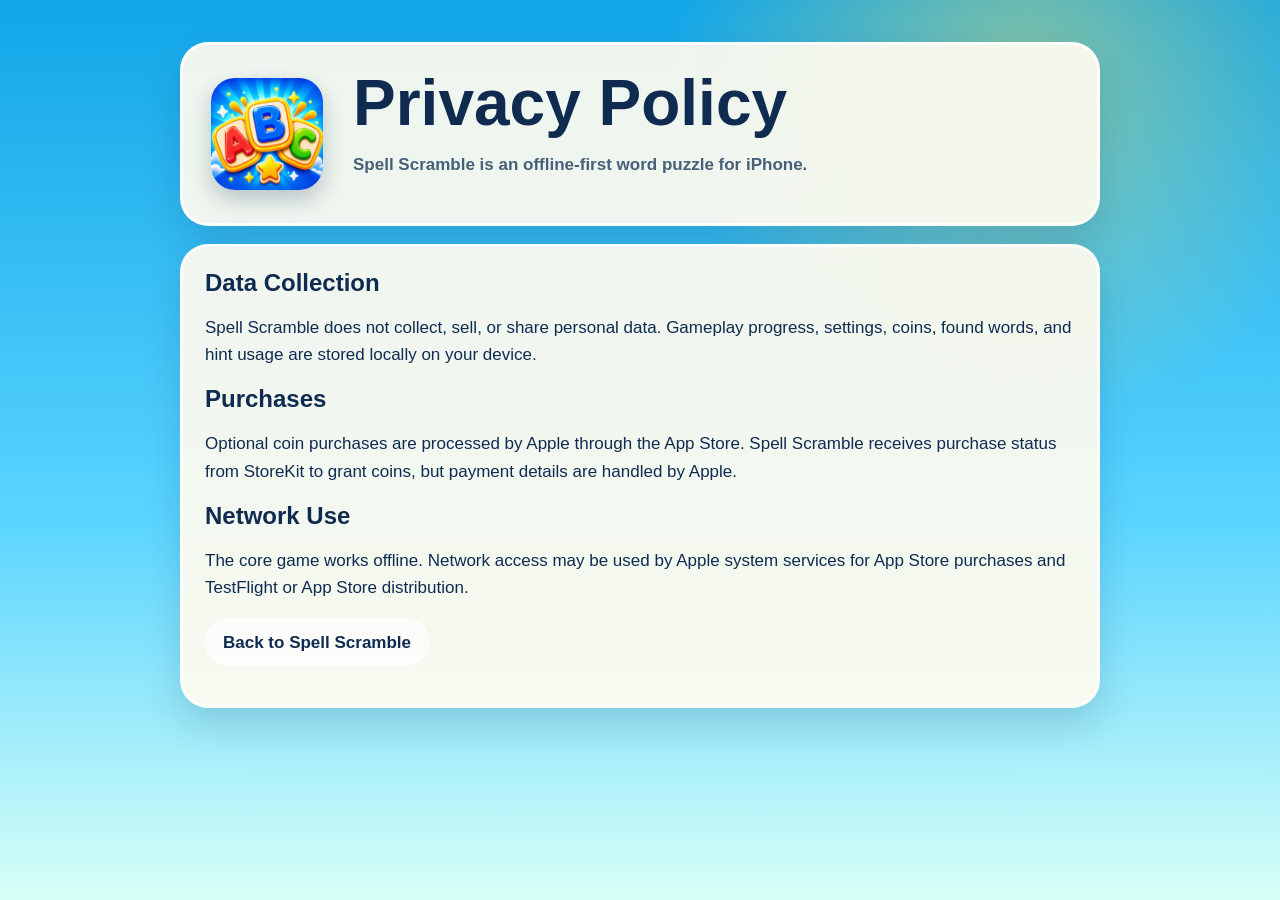
==== privacy/index.html @ 7f706d70 "Add Spell Scramble Pages site" ====
<!doctype html>
<html lang="en">
  <head>
    <meta charset="utf-8">
    <meta name="viewport" content="width=device-width, initial-scale=1">
    <title>Spell Scramble Privacy Policy</title>
    <link rel="stylesheet" href="../styles.css">
  </head>
  <body>
    <main class="page">
      <section class="hero">
        <img class="icon" src="../assets/app-icon.png" alt="Spell Scramble app icon">
        <div>
          <h1>Privacy Policy</h1>
          <p class="muted">Spell Scramble is an offline-first word puzzle for iPhone.</p>
        </div>
      </section>

      <section class="card">
        <h2>Data Collection</h2>
        <p>Spell Scramble does not collect, sell, or share personal data. Gameplay progress, settings, coins, found words, and hint usage are stored locally on your device.</p>
        <h2>Purchases</h2>
        <p>Optional coin purchases are processed by Apple through the App Store. Spell Scramble receives purchase status from StoreKit to grant coins, but payment details are handled by Apple.</p>
        <h2>Network Use</h2>
        <p>The core game works offline. Network access may be used by Apple system services for App Store purchases and TestFlight or App Store distribution.</p>
        <p><a class="button secondary" href="../">Back to Spell Scramble</a></p>
      </section>
    </main>
  </body>
</html>
---- styles.css ----
:root {
  color-scheme: light;
  --sky: #11a6e8;
  --sky-2: #5ad5ff;
  --ink: #102b50;
  --muted: #456078;
  --cream: #fff4d8;
  --gold: #ffd247;
  --orange: #ff8f2e;
  --green: #36bd69;
  --coral: #ff5b5f;
}

* {
  box-sizing: border-box;
}

body {
  margin: 0;
  font-family: -apple-system, BlinkMacSystemFont, "SF Pro Rounded", "Segoe UI", sans-serif;
  color: var(--ink);
  background:
    radial-gradient(circle at 80% 8%, rgba(255, 221, 83, 0.45), transparent 22rem),
    linear-gradient(180deg, var(--sky), var(--sky-2) 58%, #d8fff7);
  min-height: 100vh;
}

a {
  color: inherit;
}

.page {
  width: min(920px, calc(100% - 32px));
  margin: 0 auto;
  padding: 42px 0 56px;
}

.hero,
.card {
  background: rgba(255, 251, 239, 0.93);
  border: 3px solid rgba(255, 255, 255, 0.8);
  border-radius: 28px;
  box-shadow: 0 18px 36px rgba(16, 43, 80, 0.16);
}

.hero {
  display: grid;
  grid-template-columns: 120px 1fr;
  gap: 22px;
  align-items: center;
  padding: 28px;
}

.icon {
  width: 112px;
  height: 112px;
  border-radius: 24px;
  box-shadow: 0 10px 22px rgba(16, 43, 80, 0.24);
}

h1 {
  margin: 0 0 8px;
  font-size: clamp(34px, 6vw, 64px);
  line-height: 0.95;
}

h2 {
  margin: 0 0 12px;
  font-size: 24px;
}

p,
li {
  font-size: 17px;
  line-height: 1.6;
}

.muted {
  color: var(--muted);
  font-weight: 700;
}

.actions {
  display: flex;
  flex-wrap: wrap;
  gap: 12px;
  margin-top: 22px;
}

.button {
  display: inline-flex;
  align-items: center;
  justify-content: center;
  min-height: 48px;
  padding: 0 18px;
  border-radius: 999px;
  background: linear-gradient(180deg, var(--gold), var(--orange));
  color: #102b50;
  text-decoration: none;
  font-weight: 900;
  box-shadow: 0 8px 16px rgba(255, 143, 46, 0.26);
}

.button.secondary {
  background: rgba(255, 255, 255, 0.72);
  box-shadow: none;
}

.grid {
  display: grid;
  grid-template-columns: repeat(3, 1fr);
  gap: 16px;
  margin-top: 18px;
}

.card {
  padding: 22px;
  margin-top: 18px;
}

.badge {
  display: inline-block;
  margin: 4px 6px 4px 0;
  padding: 8px 12px;
  border-radius: 999px;
  background: white;
  font-weight: 900;
}

footer {
  margin-top: 24px;
  color: rgba(16, 43, 80, 0.72);
  font-weight: 700;
  text-align: center;
}

@media (max-width: 680px) {
  .hero {
    grid-template-columns: 1fr;
    text-align: center;
  }

  .icon {
    margin: 0 auto;
  }

  .grid {
    grid-template-columns: 1fr;
  }

  .actions {
    justify-content: center;
  }
}
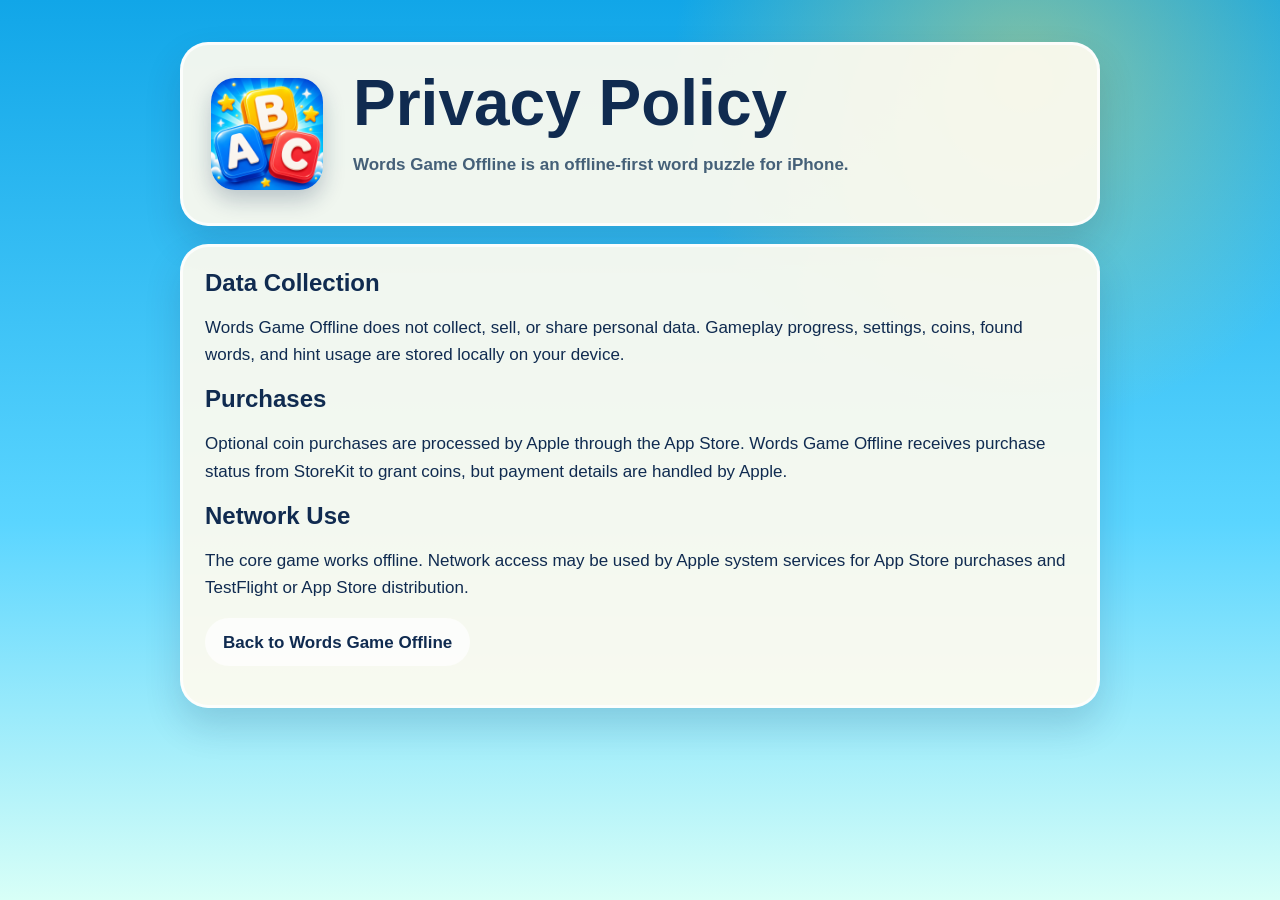
==== commit 1434e72b: "Update Words Game Offline pages" ====
--- a/privacy/index.html
+++ b/privacy/index.html
@@ -3,27 +3,27 @@
   <head>
     <meta charset="utf-8">
     <meta name="viewport" content="width=device-width, initial-scale=1">
-    <title>Spell Scramble Privacy Policy</title>
+    <title>Words Game Offline Privacy Policy</title>
     <link rel="stylesheet" href="../styles.css">
   </head>
   <body>
     <main class="page">
       <section class="hero">
-        <img class="icon" src="../assets/app-icon.png" alt="Spell Scramble app icon">
+        <img class="icon" src="../assets/app-icon.png" alt="Words Game Offline app icon">
         <div>
           <h1>Privacy Policy</h1>
-          <p class="muted">Spell Scramble is an offline-first word puzzle for iPhone.</p>
+          <p class="muted">Words Game Offline is an offline-first word puzzle for iPhone.</p>
         </div>
       </section>
 
       <section class="card">
         <h2>Data Collection</h2>
-        <p>Spell Scramble does not collect, sell, or share personal data. Gameplay progress, settings, coins, found words, and hint usage are stored locally on your device.</p>
+        <p>Words Game Offline does not collect, sell, or share personal data. Gameplay progress, settings, coins, found words, and hint usage are stored locally on your device.</p>
         <h2>Purchases</h2>
-        <p>Optional coin purchases are processed by Apple through the App Store. Spell Scramble receives purchase status from StoreKit to grant coins, but payment details are handled by Apple.</p>
+        <p>Optional coin purchases are processed by Apple through the App Store. Words Game Offline receives purchase status from StoreKit to grant coins, but payment details are handled by Apple.</p>
         <h2>Network Use</h2>
         <p>The core game works offline. Network access may be used by Apple system services for App Store purchases and TestFlight or App Store distribution.</p>
-        <p><a class="button secondary" href="../">Back to Spell Scramble</a></p>
+        <p><a class="button secondary" href="../">Back to Words Game Offline</a></p>
       </section>
     </main>
   </body>
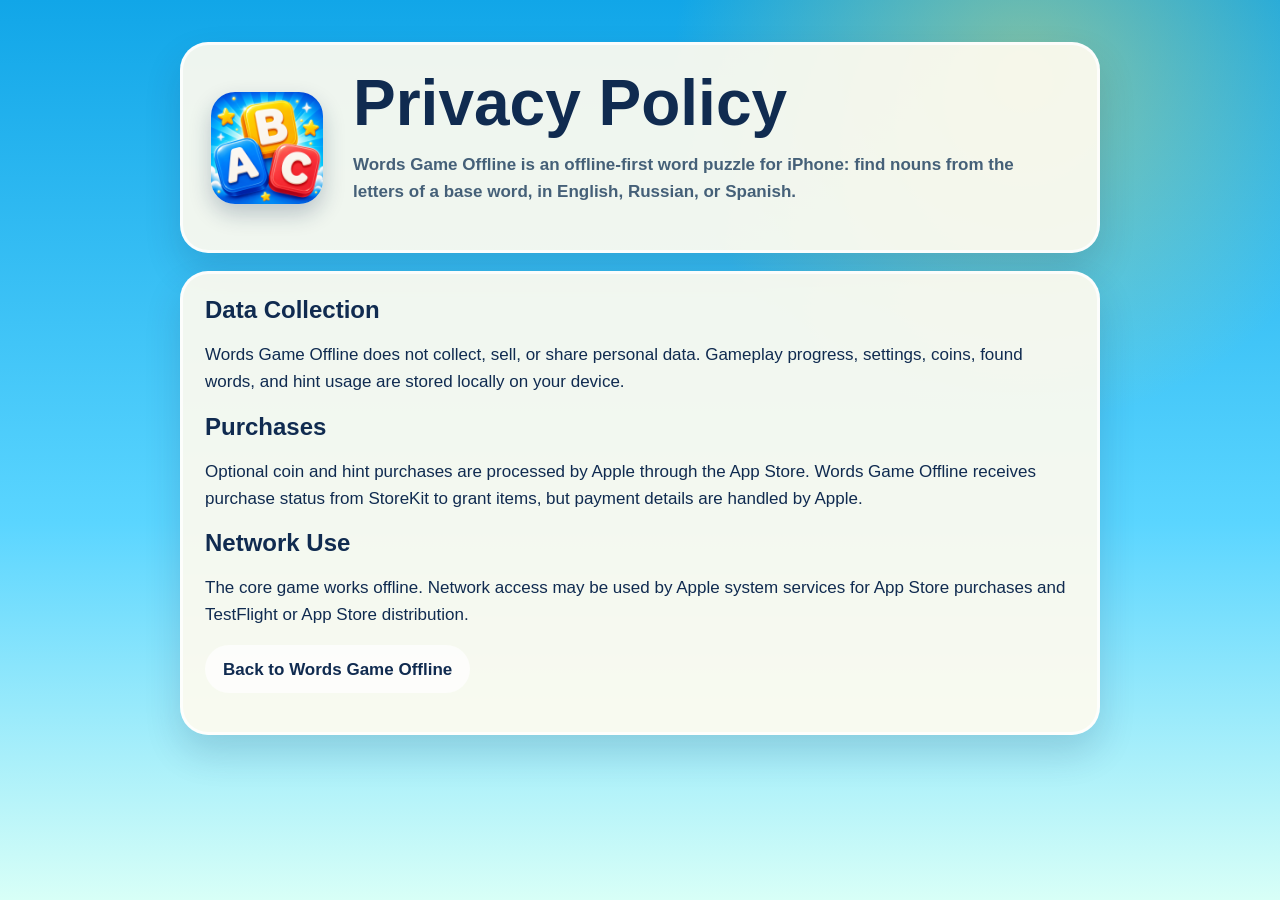
==== commit ba0af243: "Align site copy with App Store listing. Describe base-word noun puzzle, offline play, EN/RU/ES packs" ====
--- a/privacy/index.html
+++ b/privacy/index.html
@@ -12,7 +12,7 @@
         <img class="icon" src="../assets/app-icon.png" alt="Words Game Offline app icon">
         <div>
           <h1>Privacy Policy</h1>
-          <p class="muted">Words Game Offline is an offline-first word puzzle for iPhone.</p>
+          <p class="muted">Words Game Offline is an offline-first word puzzle for iPhone: find nouns from the letters of a base word, in English, Russian, or Spanish.</p>
         </div>
       </section>
 
@@ -20,7 +20,7 @@
         <h2>Data Collection</h2>
         <p>Words Game Offline does not collect, sell, or share personal data. Gameplay progress, settings, coins, found words, and hint usage are stored locally on your device.</p>
         <h2>Purchases</h2>
-        <p>Optional coin purchases are processed by Apple through the App Store. Words Game Offline receives purchase status from StoreKit to grant coins, but payment details are handled by Apple.</p>
+        <p>Optional coin and hint purchases are processed by Apple through the App Store. Words Game Offline receives purchase status from StoreKit to grant items, but payment details are handled by Apple.</p>
         <h2>Network Use</h2>
         <p>The core game works offline. Network access may be used by Apple system services for App Store purchases and TestFlight or App Store distribution.</p>
         <p><a class="button secondary" href="../">Back to Words Game Offline</a></p>
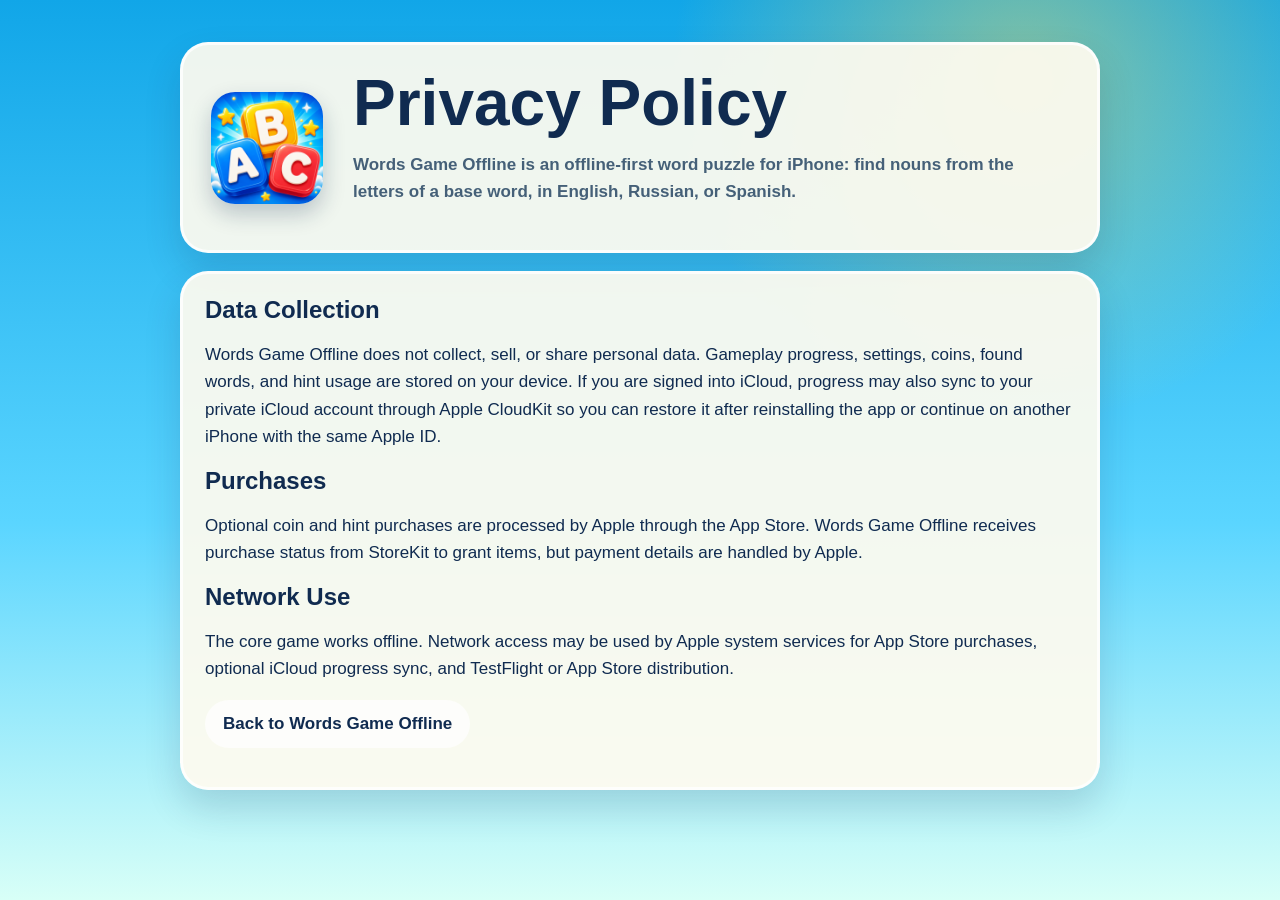
==== commit 379cc849: "Update privacy page" ====
--- a/privacy/index.html
+++ b/privacy/index.html
@@ -18,11 +18,11 @@
 
       <section class="card">
         <h2>Data Collection</h2>
-        <p>Words Game Offline does not collect, sell, or share personal data. Gameplay progress, settings, coins, found words, and hint usage are stored locally on your device.</p>
+        <p>Words Game Offline does not collect, sell, or share personal data. Gameplay progress, settings, coins, found words, and hint usage are stored on your device. If you are signed into iCloud, progress may also sync to your private iCloud account through Apple CloudKit so you can restore it after reinstalling the app or continue on another iPhone with the same Apple ID.</p>
         <h2>Purchases</h2>
         <p>Optional coin and hint purchases are processed by Apple through the App Store. Words Game Offline receives purchase status from StoreKit to grant items, but payment details are handled by Apple.</p>
         <h2>Network Use</h2>
-        <p>The core game works offline. Network access may be used by Apple system services for App Store purchases and TestFlight or App Store distribution.</p>
+        <p>The core game works offline. Network access may be used by Apple system services for App Store purchases, optional iCloud progress sync, and TestFlight or App Store distribution.</p>
         <p><a class="button secondary" href="../">Back to Words Game Offline</a></p>
       </section>
     </main>
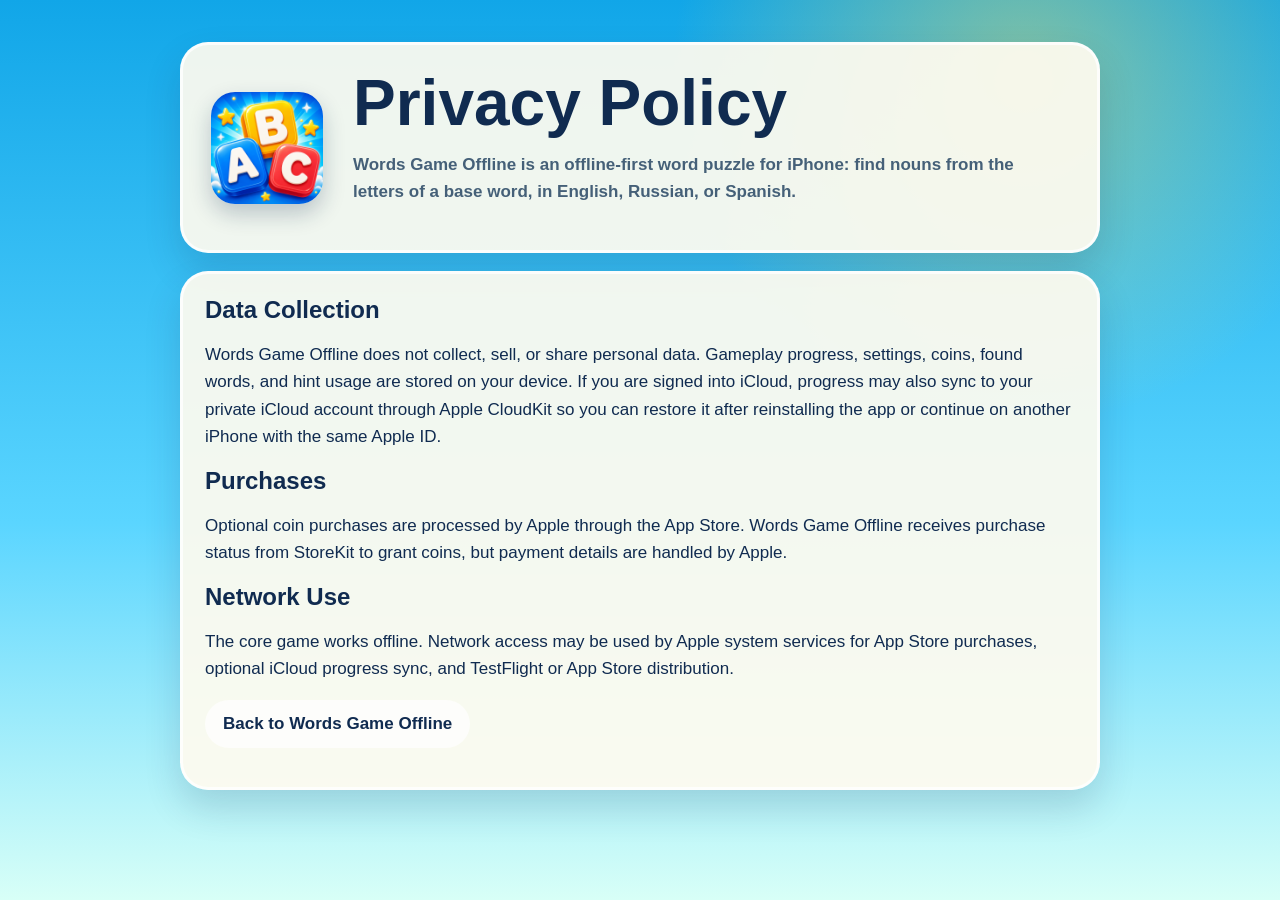
==== commit f7187bae: "Update coin-only economy copy" ====
--- a/privacy/index.html
+++ b/privacy/index.html
@@ -20,7 +20,7 @@
         <h2>Data Collection</h2>
         <p>Words Game Offline does not collect, sell, or share personal data. Gameplay progress, settings, coins, found words, and hint usage are stored on your device. If you are signed into iCloud, progress may also sync to your private iCloud account through Apple CloudKit so you can restore it after reinstalling the app or continue on another iPhone with the same Apple ID.</p>
         <h2>Purchases</h2>
-        <p>Optional coin and hint purchases are processed by Apple through the App Store. Words Game Offline receives purchase status from StoreKit to grant items, but payment details are handled by Apple.</p>
+        <p>Optional coin purchases are processed by Apple through the App Store. Words Game Offline receives purchase status from StoreKit to grant coins, but payment details are handled by Apple.</p>
         <h2>Network Use</h2>
         <p>The core game works offline. Network access may be used by Apple system services for App Store purchases, optional iCloud progress sync, and TestFlight or App Store distribution.</p>
         <p><a class="button secondary" href="../">Back to Words Game Offline</a></p>
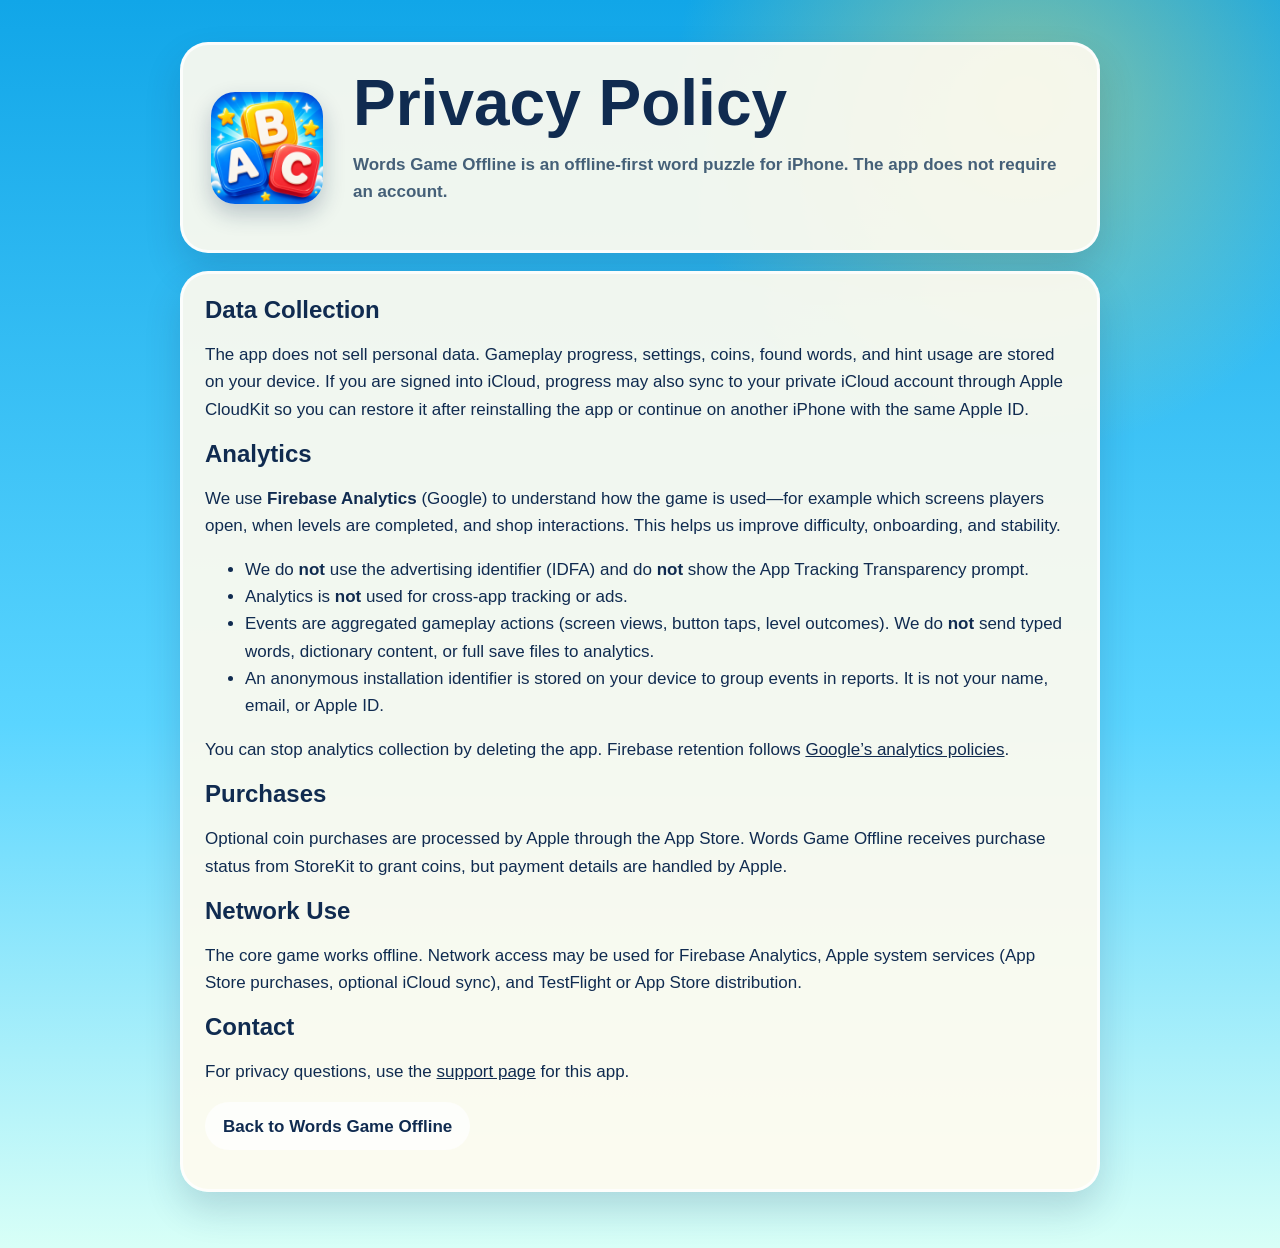
==== commit abde812f: "Update privacy policy for Firebase Analytics. Document analytics collection, no IDFA/ATT, and offlin" ====
--- a/privacy/index.html
+++ b/privacy/index.html
@@ -12,17 +12,33 @@
         <img class="icon" src="../assets/app-icon.png" alt="Words Game Offline app icon">
         <div>
           <h1>Privacy Policy</h1>
-          <p class="muted">Words Game Offline is an offline-first word puzzle for iPhone: find nouns from the letters of a base word, in English, Russian, or Spanish.</p>
+          <p class="muted">Words Game Offline is an offline-first word puzzle for iPhone. The app does not require an account.</p>
         </div>
       </section>
 
       <section class="card">
         <h2>Data Collection</h2>
-        <p>Words Game Offline does not collect, sell, or share personal data. Gameplay progress, settings, coins, found words, and hint usage are stored on your device. If you are signed into iCloud, progress may also sync to your private iCloud account through Apple CloudKit so you can restore it after reinstalling the app or continue on another iPhone with the same Apple ID.</p>
+        <p>The app does not sell personal data. Gameplay progress, settings, coins, found words, and hint usage are stored on your device. If you are signed into iCloud, progress may also sync to your private iCloud account through Apple CloudKit so you can restore it after reinstalling the app or continue on another iPhone with the same Apple ID.</p>
+
+        <h2>Analytics</h2>
+        <p>We use <strong>Firebase Analytics</strong> (Google) to understand how the game is used—for example which screens players open, when levels are completed, and shop interactions. This helps us improve difficulty, onboarding, and stability.</p>
+        <ul>
+          <li>We do <strong>not</strong> use the advertising identifier (IDFA) and do <strong>not</strong> show the App Tracking Transparency prompt.</li>
+          <li>Analytics is <strong>not</strong> used for cross-app tracking or ads.</li>
+          <li>Events are aggregated gameplay actions (screen views, button taps, level outcomes). We do <strong>not</strong> send typed words, dictionary content, or full save files to analytics.</li>
+          <li>An anonymous installation identifier is stored on your device to group events in reports. It is not your name, email, or Apple ID.</li>
+        </ul>
+        <p>You can stop analytics collection by deleting the app. Firebase retention follows <a href="https://policies.google.com/privacy">Google&rsquo;s analytics policies</a>.</p>
+
         <h2>Purchases</h2>
         <p>Optional coin purchases are processed by Apple through the App Store. Words Game Offline receives purchase status from StoreKit to grant coins, but payment details are handled by Apple.</p>
+
         <h2>Network Use</h2>
-        <p>The core game works offline. Network access may be used by Apple system services for App Store purchases, optional iCloud progress sync, and TestFlight or App Store distribution.</p>
+        <p>The core game works offline. Network access may be used for Firebase Analytics, Apple system services (App Store purchases, optional iCloud sync), and TestFlight or App Store distribution.</p>
+
+        <h2>Contact</h2>
+        <p>For privacy questions, use the <a href="../support/">support page</a> for this app.</p>
+
         <p><a class="button secondary" href="../">Back to Words Game Offline</a></p>
       </section>
     </main>
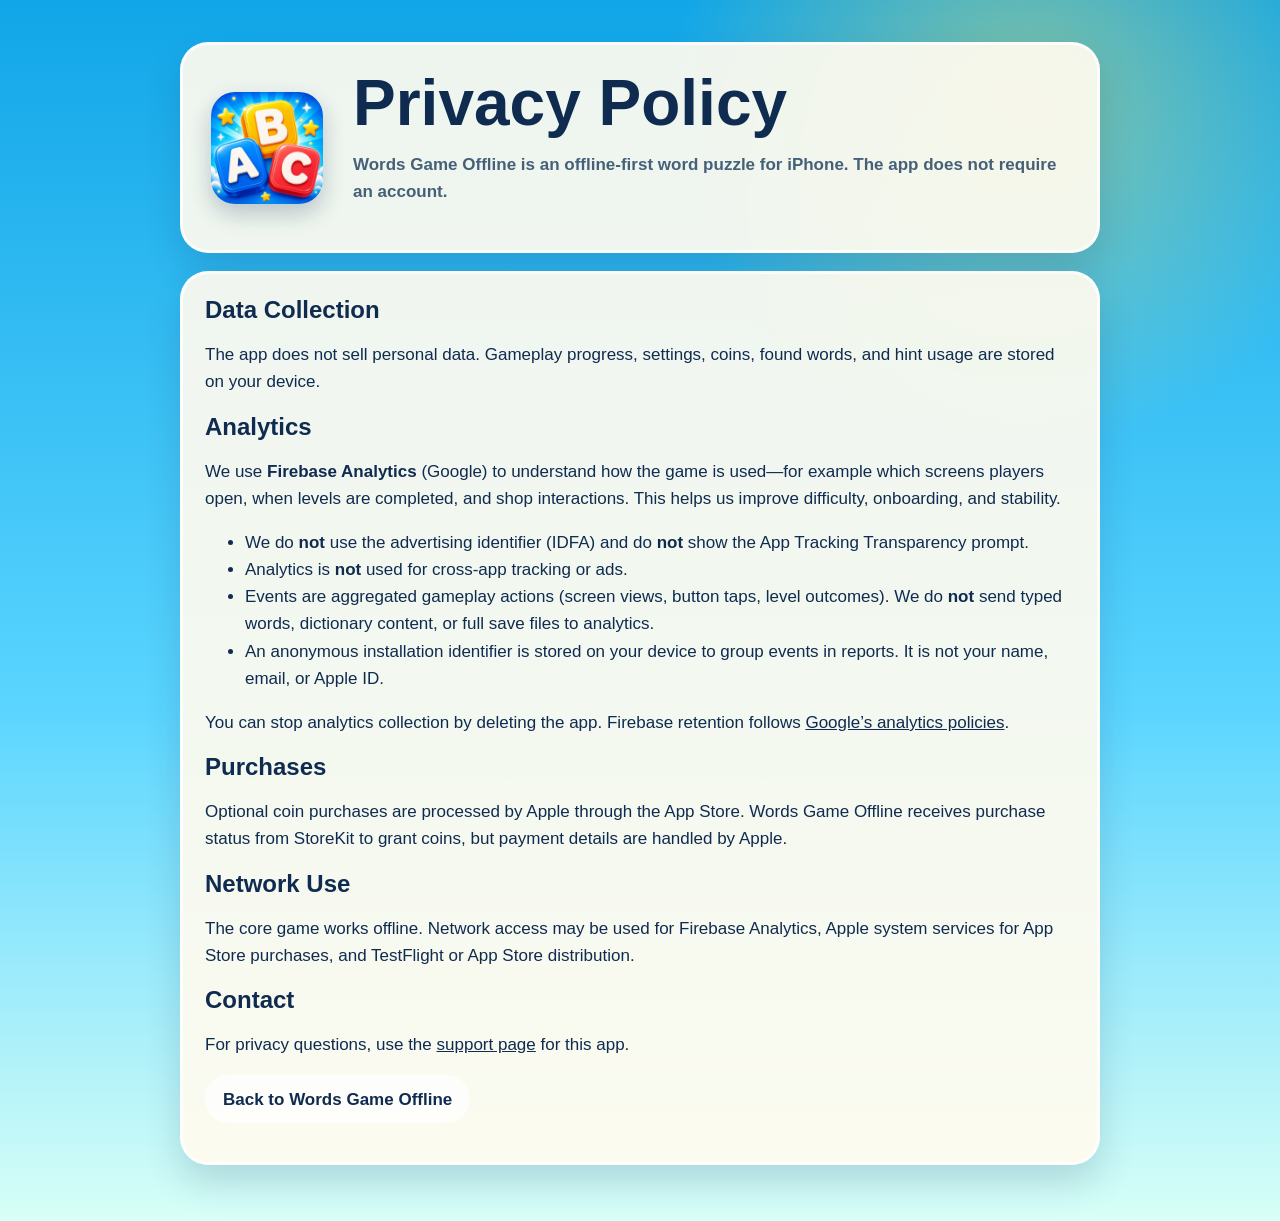
==== commit 21e9a6b1: "Remove iCloud sync claims from legal pages" ====
--- a/privacy/index.html
+++ b/privacy/index.html
@@ -18,7 +18,7 @@
 
       <section class="card">
         <h2>Data Collection</h2>
-        <p>The app does not sell personal data. Gameplay progress, settings, coins, found words, and hint usage are stored on your device. If you are signed into iCloud, progress may also sync to your private iCloud account through Apple CloudKit so you can restore it after reinstalling the app or continue on another iPhone with the same Apple ID.</p>
+        <p>The app does not sell personal data. Gameplay progress, settings, coins, found words, and hint usage are stored on your device.</p>
 
         <h2>Analytics</h2>
         <p>We use <strong>Firebase Analytics</strong> (Google) to understand how the game is used—for example which screens players open, when levels are completed, and shop interactions. This helps us improve difficulty, onboarding, and stability.</p>
@@ -34,7 +34,7 @@
         <p>Optional coin purchases are processed by Apple through the App Store. Words Game Offline receives purchase status from StoreKit to grant coins, but payment details are handled by Apple.</p>
 
         <h2>Network Use</h2>
-        <p>The core game works offline. Network access may be used for Firebase Analytics, Apple system services (App Store purchases, optional iCloud sync), and TestFlight or App Store distribution.</p>
+        <p>The core game works offline. Network access may be used for Firebase Analytics, Apple system services for App Store purchases, and TestFlight or App Store distribution.</p>
 
         <h2>Contact</h2>
         <p>For privacy questions, use the <a href="../support/">support page</a> for this app.</p>
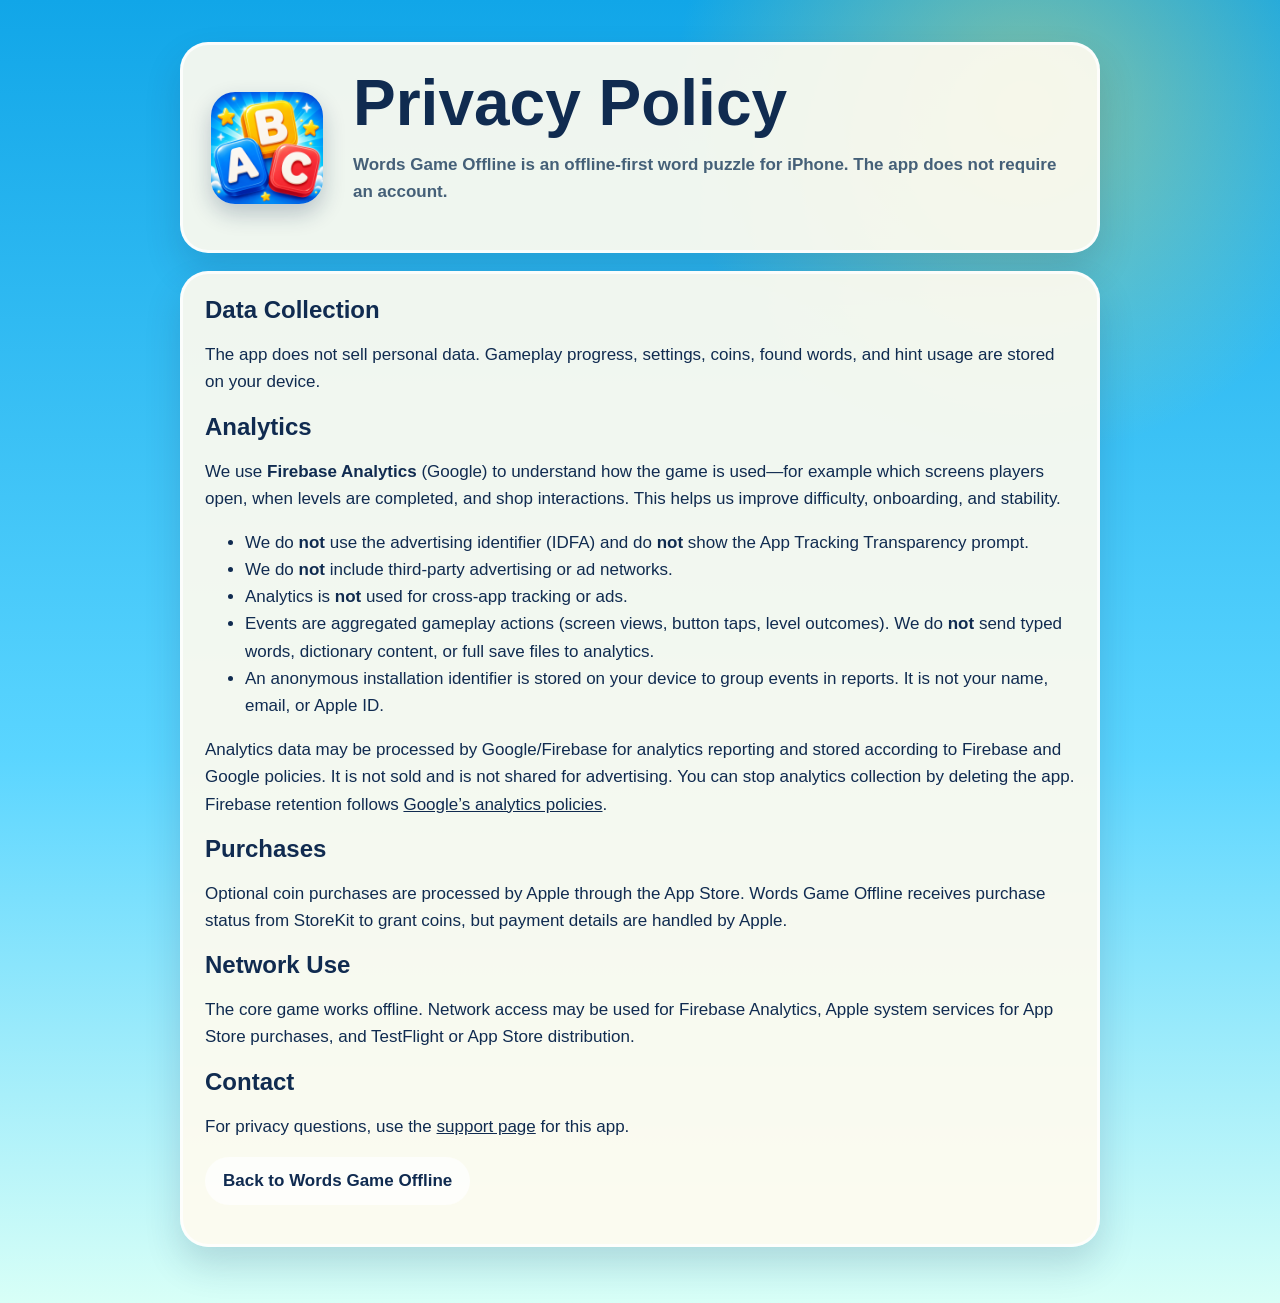
==== commit 0edb4272: "Improve support and privacy pages" ====
--- a/privacy/index.html
+++ b/privacy/index.html
@@ -24,11 +24,12 @@
         <p>We use <strong>Firebase Analytics</strong> (Google) to understand how the game is used—for example which screens players open, when levels are completed, and shop interactions. This helps us improve difficulty, onboarding, and stability.</p>
         <ul>
           <li>We do <strong>not</strong> use the advertising identifier (IDFA) and do <strong>not</strong> show the App Tracking Transparency prompt.</li>
+          <li>We do <strong>not</strong> include third-party advertising or ad networks.</li>
           <li>Analytics is <strong>not</strong> used for cross-app tracking or ads.</li>
           <li>Events are aggregated gameplay actions (screen views, button taps, level outcomes). We do <strong>not</strong> send typed words, dictionary content, or full save files to analytics.</li>
           <li>An anonymous installation identifier is stored on your device to group events in reports. It is not your name, email, or Apple ID.</li>
         </ul>
-        <p>You can stop analytics collection by deleting the app. Firebase retention follows <a href="https://policies.google.com/privacy">Google&rsquo;s analytics policies</a>.</p>
+        <p>Analytics data may be processed by Google/Firebase for analytics reporting and stored according to Firebase and Google policies. It is not sold and is not shared for advertising. You can stop analytics collection by deleting the app. Firebase retention follows <a href="https://policies.google.com/privacy">Google&rsquo;s analytics policies</a>.</p>
 
         <h2>Purchases</h2>
         <p>Optional coin purchases are processed by Apple through the App Store. Words Game Offline receives purchase status from StoreKit to grant coins, but payment details are handled by Apple.</p>
